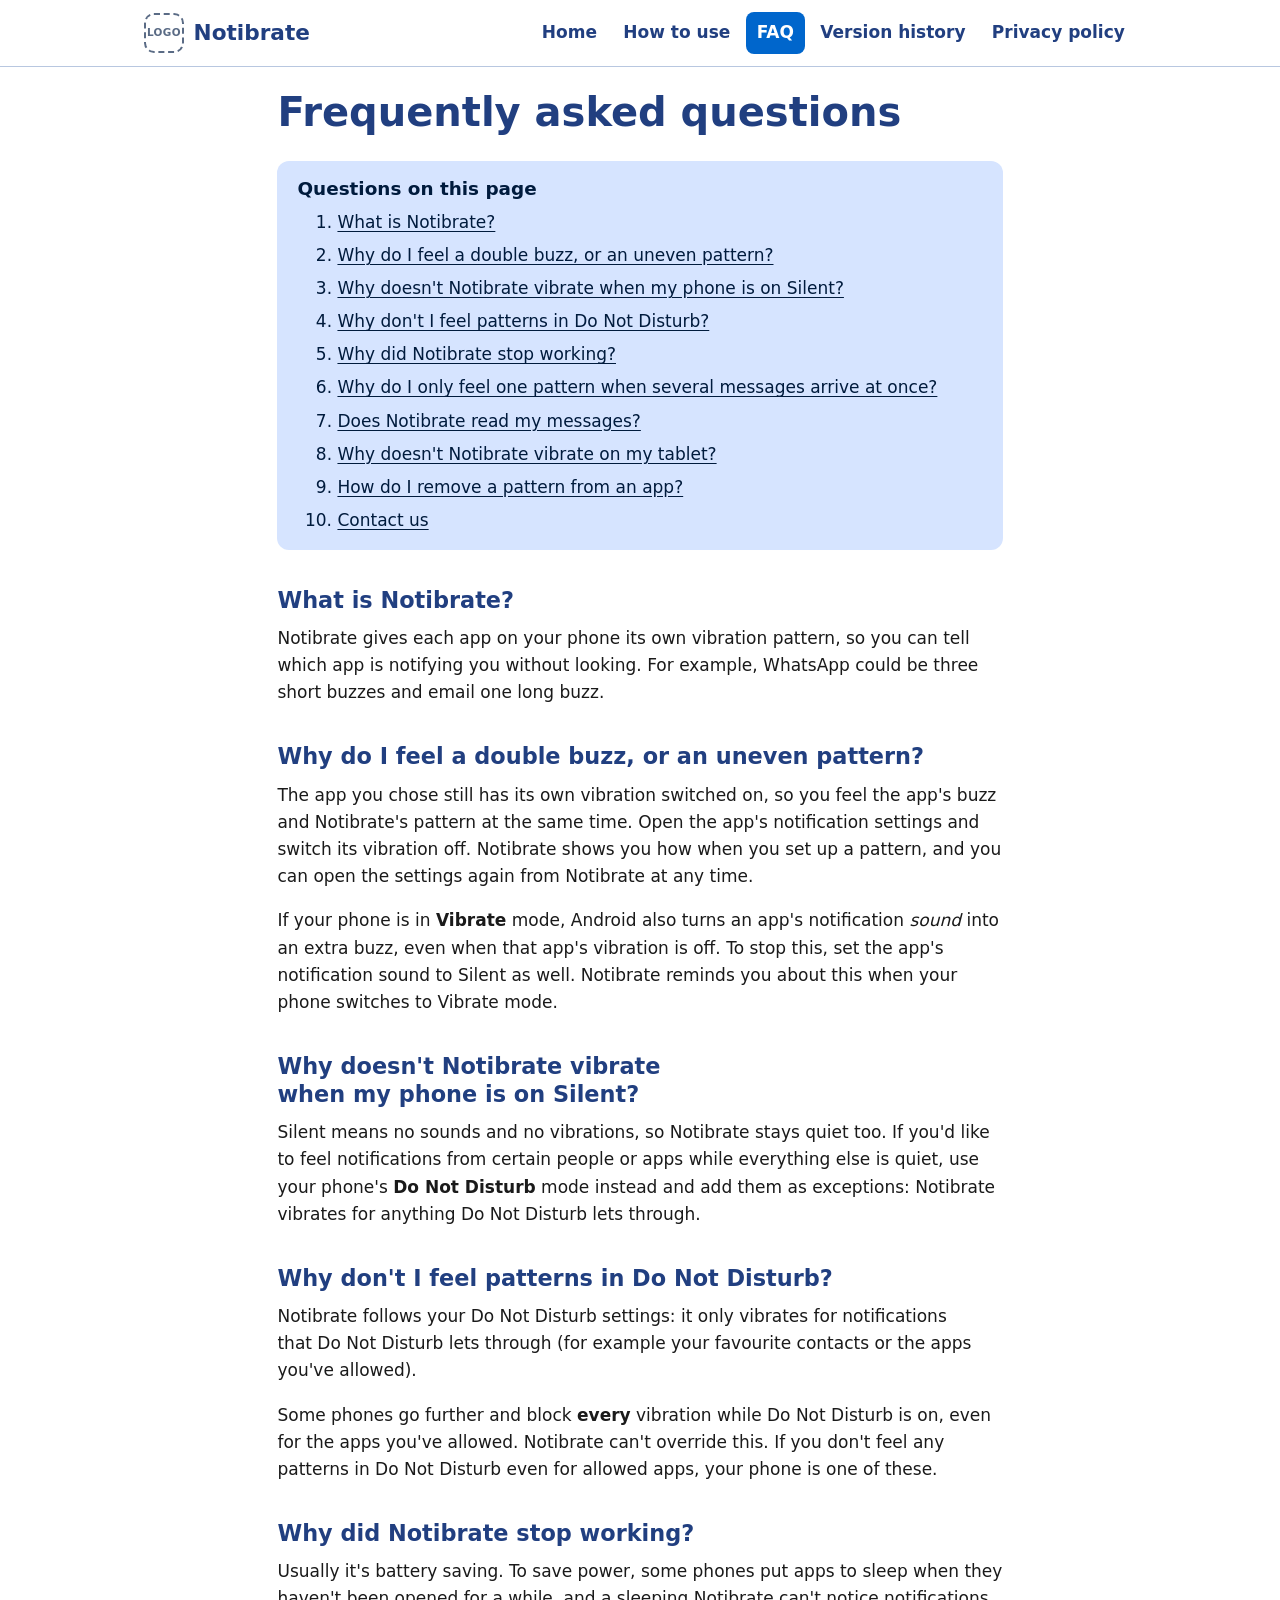
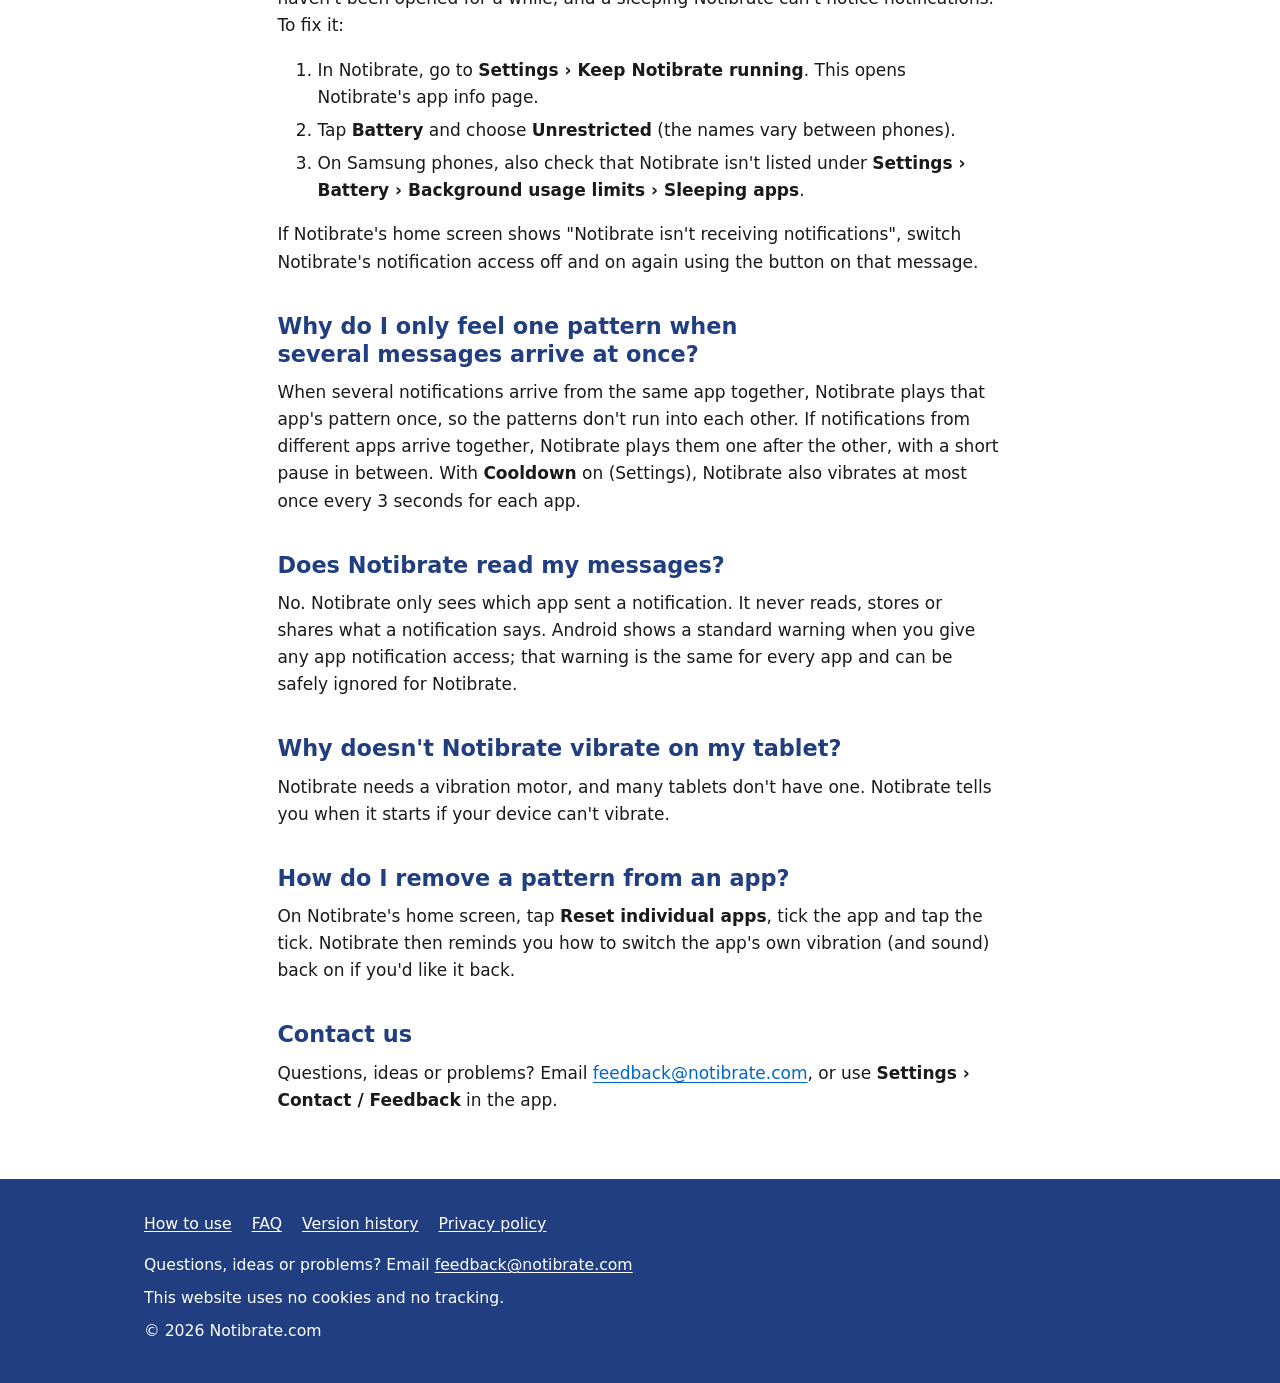
==== faq/index.html @ b8d71e30 "Apply modern web guidance: accessibility and text-scaling fixes - Opt into OS text scaling (meta tex" ====
<!doctype html>
<html lang="en-GB">
<head>
  <meta charset="utf-8">
  <meta name="viewport" content="width=device-width, initial-scale=1">
  <!-- Lets text follow the text size chosen in the phone's settings -->
  <meta name="text-scale" content="scale">
  <title>FAQ – Notibrate</title>
  <meta name="description" content="Answers to common questions about Notibrate, the Android app that gives each app its own vibration pattern.">
  <link rel="icon" href="data:,">
  <link rel="stylesheet" href="/styles.css">
</head>
<body>
  <a class="skip-link" href="#main">Skip to main content</a>

  <!-- ===== HEADER (the same on every page) ===== -->
  <header class="site-header">
    <div class="wrap">
      <a class="brand" href="/">
        <!-- LOGO PLACEHOLDER: see the note in /index.html -->
        <span class="logo-placeholder" aria-hidden="true">Logo</span>
        Notibrate
      </a>
      <nav class="site-nav" aria-label="Main">
        <ul>
          <li><a href="/">Home</a></li>
          <li><a href="/how-to/">How to use</a></li>
          <li><a href="/faq/" aria-current="page">FAQ</a></li>
          <li><a href="/versions/">Version history</a></li>
          <li><a href="/privacy/">Privacy policy</a></li>
        </ul>
      </nav>
    </div>
  </header>

  <!-- ===== PAGE CONTENT – edit the text below =====
       This page's address must stay notibrate.com/faq (the app links to it).
       To add a question: copy one <section> ... </section> block, change the
       id="..." (short, no spaces), and add a matching line to the list at the top. -->
  <main>
    <div class="wrap readable faq">
      <h1 id="main" tabindex="-1">Frequently asked questions</h1>

      <nav class="contents" aria-labelledby="contents-title">
        <h2 id="contents-title">Questions on this page</h2>
        <ol>
          <li><a href="#what-is-notibrate">What is Notibrate?</a></li>
          <li><a href="#double-buzz">Why do I feel a double buzz, or an uneven pattern?</a></li>
          <li><a href="#silent">Why doesn't Notibrate vibrate when my phone is on Silent?</a></li>
          <li><a href="#do-not-disturb">Why don't I feel patterns in Do Not Disturb?</a></li>
          <li><a href="#stopped-working">Why did Notibrate stop working?</a></li>
          <li><a href="#one-pattern">Why do I only feel one pattern when several messages arrive at once?</a></li>
          <li><a href="#read-messages">Does Notibrate read my messages?</a></li>
          <li><a href="#tablet">Why doesn't Notibrate vibrate on my tablet?</a></li>
          <li><a href="#remove-pattern">How do I remove a pattern from an app?</a></li>
          <li><a href="#contact">Contact us</a></li>
        </ol>
      </nav>

      <section>
        <h2 id="what-is-notibrate">What is Notibrate?</h2>
        <p>Notibrate gives each app on your phone its own vibration pattern, so you can tell which app
          is notifying you without looking. For example, WhatsApp could be three short buzzes and email
          one long buzz.</p>
      </section>

      <section>
        <h2 id="double-buzz">Why do I feel a double buzz, or an uneven pattern?</h2>
        <p>The app you chose still has its own vibration switched on, so you feel the app's buzz and
          Notibrate's pattern at the same time. Open the app's notification settings and switch its
          vibration off. Notibrate shows you how when you set up a pattern, and you can open the settings
          again from Notibrate at any time.</p>
        <p>If your phone is in <strong>Vibrate</strong> mode, Android also turns an app's notification
          <em>sound</em> into an extra buzz, even when that app's vibration is off. To stop this, set the
          app's notification sound to Silent as well. Notibrate reminds you about this when your phone
          switches to Vibrate mode.</p>
      </section>

      <section>
        <h2 id="silent">Why doesn't Notibrate vibrate when my phone is on Silent?</h2>
        <p>Silent means no sounds and no vibrations, so Notibrate stays quiet too. If you'd like to feel
          notifications from certain people or apps while everything else is quiet, use your phone's
          <strong>Do Not Disturb</strong> mode instead and add them as exceptions: Notibrate vibrates for
          anything Do Not Disturb lets through.</p>
      </section>

      <section>
        <h2 id="do-not-disturb">Why don't I feel patterns in Do Not Disturb?</h2>
        <p>Notibrate follows your Do Not Disturb settings: it only vibrates for notifications that Do Not
          Disturb lets through (for example your favourite contacts or the apps you've allowed).</p>
        <p>Some phones go further and block <strong>every</strong> vibration while Do Not Disturb is on,
          even for the apps you've allowed. Notibrate can't override this. If you don't feel any patterns
          in Do Not Disturb even for allowed apps, your phone is one of these.</p>
      </section>

      <section>
        <h2 id="stopped-working">Why did Notibrate stop working?</h2>
        <p>Usually it's battery saving. To save power, some phones put apps to sleep when they haven't
          been opened for a while, and a sleeping Notibrate can't notice notifications. To fix it:</p>
        <ol>
          <li>In Notibrate, go to <strong>Settings › Keep Notibrate running</strong>. This opens
            Notibrate's app info page.</li>
          <li>Tap <strong>Battery</strong> and choose <strong>Unrestricted</strong> (the names vary
            between phones).</li>
          <li>On Samsung phones, also check that Notibrate isn't listed under <strong>Settings › Battery ›
            Background usage limits › Sleeping apps</strong>.</li>
        </ol>
        <p>If Notibrate's home screen shows "Notibrate isn't receiving notifications", switch Notibrate's
          notification access off and on again using the button on that message.</p>
      </section>

      <section>
        <h2 id="one-pattern">Why do I only feel one pattern when several messages arrive at once?</h2>
        <p>When several notifications arrive from the same app together, Notibrate plays that app's
          pattern once, so the patterns don't run into each other. If notifications from different apps
          arrive together, Notibrate plays them one after the other, with a short pause in between. With
          <strong>Cooldown</strong> on (Settings), Notibrate also vibrates at most once every 3 seconds for
          each app.</p>
      </section>

      <section>
        <h2 id="read-messages">Does Notibrate read my messages?</h2>
        <p>No. Notibrate only sees which app sent a notification. It never reads, stores or shares what a
          notification says. Android shows a standard warning when you give any app notification access;
          that warning is the same for every app and can be safely ignored for Notibrate.</p>
      </section>

      <section>
        <h2 id="tablet">Why doesn't Notibrate vibrate on my tablet?</h2>
        <p>Notibrate needs a vibration motor, and many tablets don't have one. Notibrate tells you when it
          starts if your device can't vibrate.</p>
      </section>

      <section>
        <h2 id="remove-pattern">How do I remove a pattern from an app?</h2>
        <p>On Notibrate's home screen, tap <strong>Reset individual apps</strong>, tick the app and tap the
          tick. Notibrate then reminds you how to switch the app's own vibration (and sound) back on if
          you'd like it back.</p>
      </section>

      <section>
        <h2 id="contact">Contact us</h2>
        <p>Questions, ideas or problems? Email
          <a href="mailto:feedback@notibrate.com">feedback@notibrate.com</a>, or use
          <strong>Settings › Contact / Feedback</strong> in the app.</p>
      </section>
    </div>
  </main>

  <!-- ===== FOOTER (the same on every page) ===== -->
  <footer class="site-footer">
    <div class="wrap">
      <nav aria-label="Footer">
        <ul class="footer-links">
          <li><a href="/how-to/">How to use</a></li>
          <li><a href="/faq/">FAQ</a></li>
          <li><a href="/versions/">Version history</a></li>
          <li><a href="/privacy/">Privacy policy</a></li>
        </ul>
      </nav>
      <p>Questions, ideas or problems? Email <a href="mailto:feedback@notibrate.com">feedback@notibrate.com</a></p>
      <p>This website uses no cookies and no tracking.</p>
      <p>© 2026 Notibrate.com</p>
    </div>
  </footer>
</body>
</html>
---- styles.css ----
/* =====================================================================
   Notibrate website – shared styles for every page
   ---------------------------------------------------------------------
   You normally won't need to edit this file. To change a colour, change
   it once in the ":root" list just below and it updates everywhere.
   All colour pairs here meet WCAG 2.2 AA contrast (at least 4.5:1).
   No web fonts are loaded: the site uses the phone/computer's own fonts,
   so nothing is requested from Google or any other company.
   ===================================================================== */

:root {
  --blue: #0066CC;        /* main blue: buttons, links (white text on it) */
  --name-blue: #213F80;   /* dark blue: the "Notibrate" name, headings */
  --card: #D6E4FF;        /* soft blue card background */
  --card-text: #001B3D;   /* text on soft blue cards */
  --text: #1A1A1A;        /* normal body text */
  --muted: #4A4A4A;       /* quieter text (still 8:1 on white) */
  --white: #FFFFFF;
  --line: #B8C7E0;        /* thin borders */
  --placeholder: #5A6B85; /* dashed placeholder boxes (4.9:1 on white) */
  --radius: 12px;
  --max: 64rem;           /* widest the page content gets */
}

/* ---------- Basics ---------- */

*,
*::before,
*::after { box-sizing: border-box; }

html {
  /* Lets text grow with the user's own text-size setting (200% and more). */
  -webkit-text-size-adjust: 100%;
  text-size-adjust: 100%;
}

body {
  margin: 0;
  background: var(--white);
  color: var(--text);
  font-family: system-ui, -apple-system, "Segoe UI", Roboto, "Helvetica Neue", Arial, sans-serif;
  font-size: 1.0625rem;
  line-height: 1.6;
  /* Lets long words such as the email address wrap onto the next line
     instead of running off the side of a phone screen at large text sizes. */
  overflow-wrap: anywhere;
}

img { max-width: 100%; height: auto; }

h1, h2, h3 {
  color: var(--name-blue);
  line-height: 1.25;
  margin: 1.6em 0 0.5em;
}
h1 { font-size: clamp(1.75rem, 1.3rem + 2vw, 2.5rem); margin-top: 0.5em; }
h2 { font-size: 1.4rem; }
h3 { font-size: 1.15rem; }
h1, h2, h3 { text-wrap: balance; }   /* evens out headings that wrap onto two lines */
p, li { text-wrap: pretty; }         /* avoids a single word left alone on the last line */

/* The skip link jumps to each page's main heading; it needn't show a focus ring there. */
h1[tabindex="-1"]:focus { outline: none; }

p, ul, ol { margin: 0 0 1em; }
li + li { margin-top: 0.35em; }

a { color: var(--blue); text-underline-offset: 0.15em; }
a:hover { color: var(--name-blue); }

/* Clear keyboard focus ring on everything you can tab to. */
:focus-visible {
  outline: 3px solid var(--name-blue);
  outline-offset: 3px;
  border-radius: 4px;
}

/* ---------- "Skip to main content" link (for keyboard users) ---------- */

.skip-link {
  position: absolute;
  left: 1rem;
  top: -10rem;
  background: var(--blue);
  color: var(--white);
  padding: 0.6rem 1rem;
  border-radius: 6px;
  z-index: 10;
}
.skip-link:focus { top: 1rem; color: var(--white); }

/* ---------- Page width ---------- */

.wrap {
  max-width: var(--max);
  margin: 0 auto;
  padding: 0 1rem;
}

/* ---------- Header and menu ---------- */

.site-header {
  border-bottom: 1px solid var(--line);
  background: var(--white);
}
.site-header .wrap {
  display: flex;
  flex-wrap: wrap;
  align-items: center;
  justify-content: space-between;
  gap: 0.5rem 1.5rem;
  padding-top: 0.75rem;
  padding-bottom: 0.75rem;
}

.brand {
  display: inline-flex;
  align-items: center;
  gap: 0.6rem;
  color: var(--name-blue);
  font-weight: 700;
  font-size: 1.35rem;
  text-decoration: none;
}
.brand:hover { color: var(--name-blue); }

/* LOGO PLACEHOLDER – remove this block's use once the real logo is ready */
.logo-placeholder {
  display: inline-grid;
  place-items: center;
  width: 2.5rem;
  height: 2.5rem;
  border: 2px dashed var(--placeholder);
  border-radius: 10px;
  color: var(--placeholder);
  font-size: 0.65rem;
  font-weight: 600;
  text-transform: uppercase;
  letter-spacing: 0.04em;
}
.logo { width: 2.5rem; height: 2.5rem; }

.site-nav ul {
  display: flex;
  flex-wrap: wrap;
  gap: 0.25rem 0.25rem;
  list-style: none;
  margin: 0;
  padding: 0;
}
.site-nav li + li { margin-top: 0; }
.site-nav a {
  display: block;
  padding: 0.45rem 0.7rem;
  border-radius: 8px;
  color: var(--name-blue);
  text-decoration: none;
  font-weight: 600;
}
.site-nav a:hover { background: var(--card); color: var(--card-text); }
.site-nav a[aria-current="page"] {
  background: var(--blue);
  color: var(--white);
}

/* ---------- Main content ---------- */

main { padding-bottom: 3rem; }

.intro {
  font-size: 1.15rem;
  color: var(--muted);
  max-width: 42rem;
}

.readable { max-width: 70ch; } /* keeps lines under about 80 letters, comfortable to read */

/* ---------- Home page top section ---------- */

.hero {
  display: grid;
  gap: 2rem;
  align-items: center;
  padding: 2rem 0 1rem;
}
@media (min-width: 48rem) {
  .hero { grid-template-columns: 1.3fr 1fr; }
}
.hero > * { min-width: 0; }  /* lets both columns shrink on narrow screens */
.hero h1 { margin-top: 0; }

/* ---------- Buttons ---------- */

.button {
  display: inline-block;
  background: var(--blue);
  color: var(--white);
  padding: 0.75rem 1.25rem;
  border: 2px solid transparent; /* becomes visible in Windows High Contrast mode */
  border-radius: 10px;
  font-weight: 600;
  text-decoration: none;
}
.button:hover { background: var(--name-blue); color: var(--white); }

.actions {
  display: flex;
  flex-wrap: wrap;
  align-items: center;
  gap: 1rem;
  margin-top: 1.5rem;
}

/* GOOGLE PLAY BADGE PLACEHOLDER */
.badge-placeholder {
  display: inline-grid;
  place-items: center;
  min-width: min(10rem, 100%); /* never wider than a small phone screen */
  min-height: 3.25rem;
  padding: 0.5rem 1rem;
  border: 2px dashed var(--placeholder);
  border-radius: 10px;
  color: var(--placeholder);
  font-size: 0.9rem;
  font-weight: 600;
  text-align: center;
}
.play-badge { height: 3.5rem; width: auto; }

/* ---------- Screenshots ---------- */

.screenshot {
  margin: 0 auto;
  max-width: 17rem;
  width: 100%;
}
.screenshot img {
  display: block;
  width: 100%;
  border-radius: 18px;
  border: 1px solid var(--line);
}
.screenshot figcaption {
  margin-top: 0.5rem;
  font-size: 0.95rem;
  color: var(--muted);
  text-align: center;
}

/* SCREENSHOT PLACEHOLDER – a phone-shaped dashed box */
.shot-placeholder {
  display: grid;
  place-items: center;
  aspect-ratio: 9 / 19;
  width: 100%;
  border: 2px dashed var(--placeholder);
  border-radius: 18px;
  color: var(--placeholder);
  font-weight: 600;
  text-align: center;
  padding: 1rem;
}

/* ---------- Soft blue cards ---------- */

.cards {
  display: grid;
  gap: 1rem;
  grid-template-columns: repeat(auto-fit, minmax(min(100%, 16rem), 1fr));
  margin: 1.5rem 0;
  padding: 0;
  list-style: none;
}
.cards li + li { margin-top: 0; }
.card {
  background: var(--card);
  color: var(--card-text);
  border-radius: var(--radius);
  padding: 1.25rem 1.25rem 0.5rem;
}
.card h2,
.card h3 { color: var(--card-text); margin-top: 0; }
.card a { color: var(--card-text); }

/* ---------- How-to steps ---------- */

.steps {
  list-style: none;
  padding: 0;
  margin: 2rem 0;
  counter-reset: step;
}
.steps > li {
  counter-increment: step;
  display: grid;
  gap: 1.5rem;
  align-items: start;
  padding: 1.5rem 0;
  border-top: 1px solid var(--line);
}
.steps > li + li { margin-top: 0; }
@media (min-width: 48rem) {
  .steps > li { grid-template-columns: 1.4fr 1fr; }
}
.steps h2 { margin-top: 0; }
.steps h2::before {
  content: counter(step);
  display: inline-grid;
  place-items: center;
  min-width: 2em;   /* "min" and "em" so the circle grows with larger text */
  min-height: 2em;
  margin-right: 0.6rem;
  border-radius: 50%;
  background: var(--blue);
  color: var(--white);
  font-size: 1rem;
  vertical-align: 0.1em;
}

/* ---------- FAQ ---------- */

.contents {
  background: var(--card);
  color: var(--card-text);
  border-radius: var(--radius);
  padding: 1rem 1.25rem;
  margin: 1.5rem 0 2rem;
}
.contents h2 { color: var(--card-text); margin-top: 0; font-size: 1.15rem; }
.contents a { color: var(--card-text); }
.contents ol { margin-bottom: 0; }

.faq h2 { scroll-margin-top: 1rem; }

/* ---------- Version history ---------- */

.version {
  border-left: 4px solid var(--blue);
  padding: 0.25rem 0 0.25rem 1.25rem;
  margin: 1.75rem 0;
}
.version h2 { margin-top: 0; }
.version .date { color: var(--muted); margin-top: -0.25rem; }

/* ---------- Footer ---------- */

.site-footer {
  background: var(--name-blue);
  color: var(--white);
  padding: 2rem 0;
  font-size: 0.98rem;
}
.site-footer a { color: var(--white); }
.site-footer a:hover { color: var(--card); }
.site-footer :focus-visible { outline-color: var(--white); }
.site-footer p { margin: 0 0 0.5rem; }
.footer-links {
  display: flex;
  flex-wrap: wrap;
  gap: 0.25rem 1.25rem;
  list-style: none;
  padding: 0;
  margin: 0 0 1rem;
}
.footer-links li + li { margin-top: 0; }

/* ---------- Windows High Contrast mode ----------
   In this mode Windows replaces all the colours above with the user's own.
   Background colours disappear, so the current page in the menu and the
   soft blue cards get an outline instead. */

@media (forced-colors: active) {
  .site-nav a[aria-current="page"] { outline: 2px solid CanvasText; }
  .card,
  .contents { border: 1px solid CanvasText; }
  .steps h2::before { border: 1px solid CanvasText; }
}

/* ---------- Respect "reduce motion" settings ---------- */

@media (prefers-reduced-motion: no-preference) {
  html { scroll-behavior: smooth; }
}
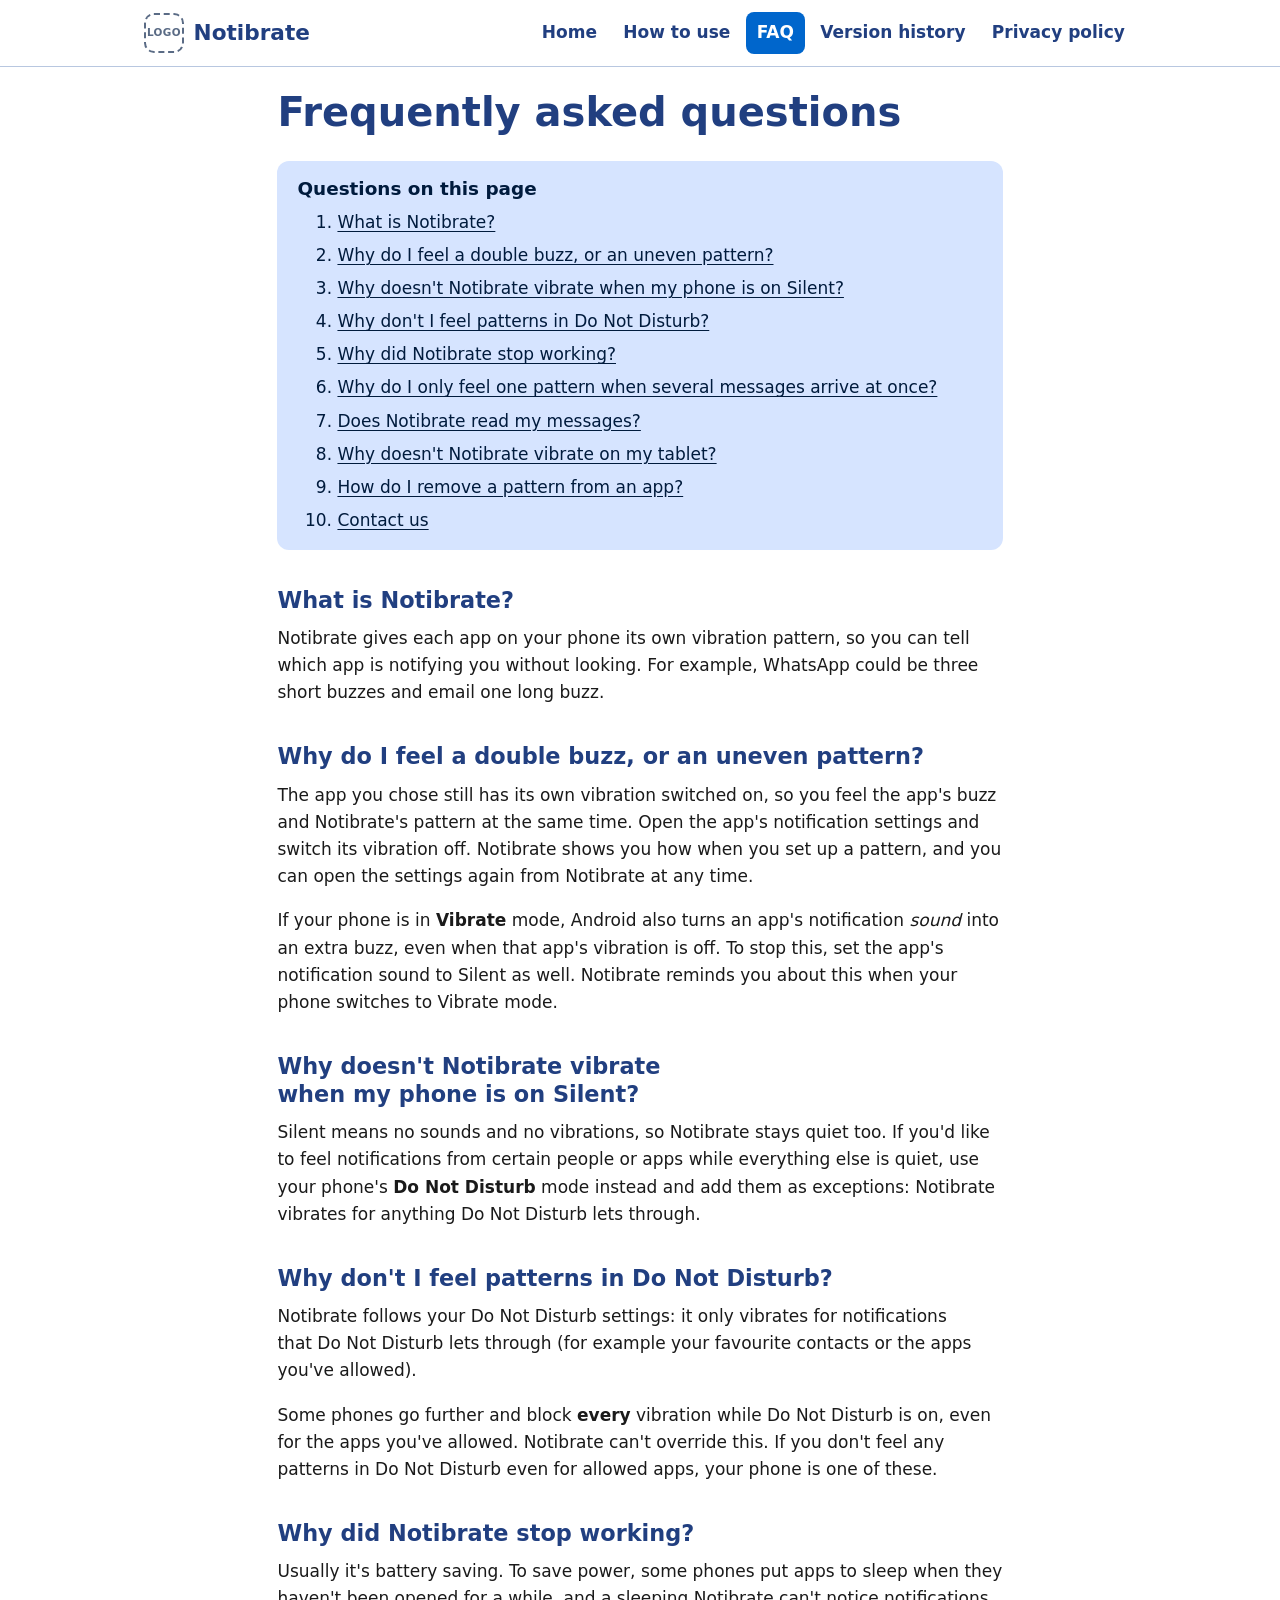
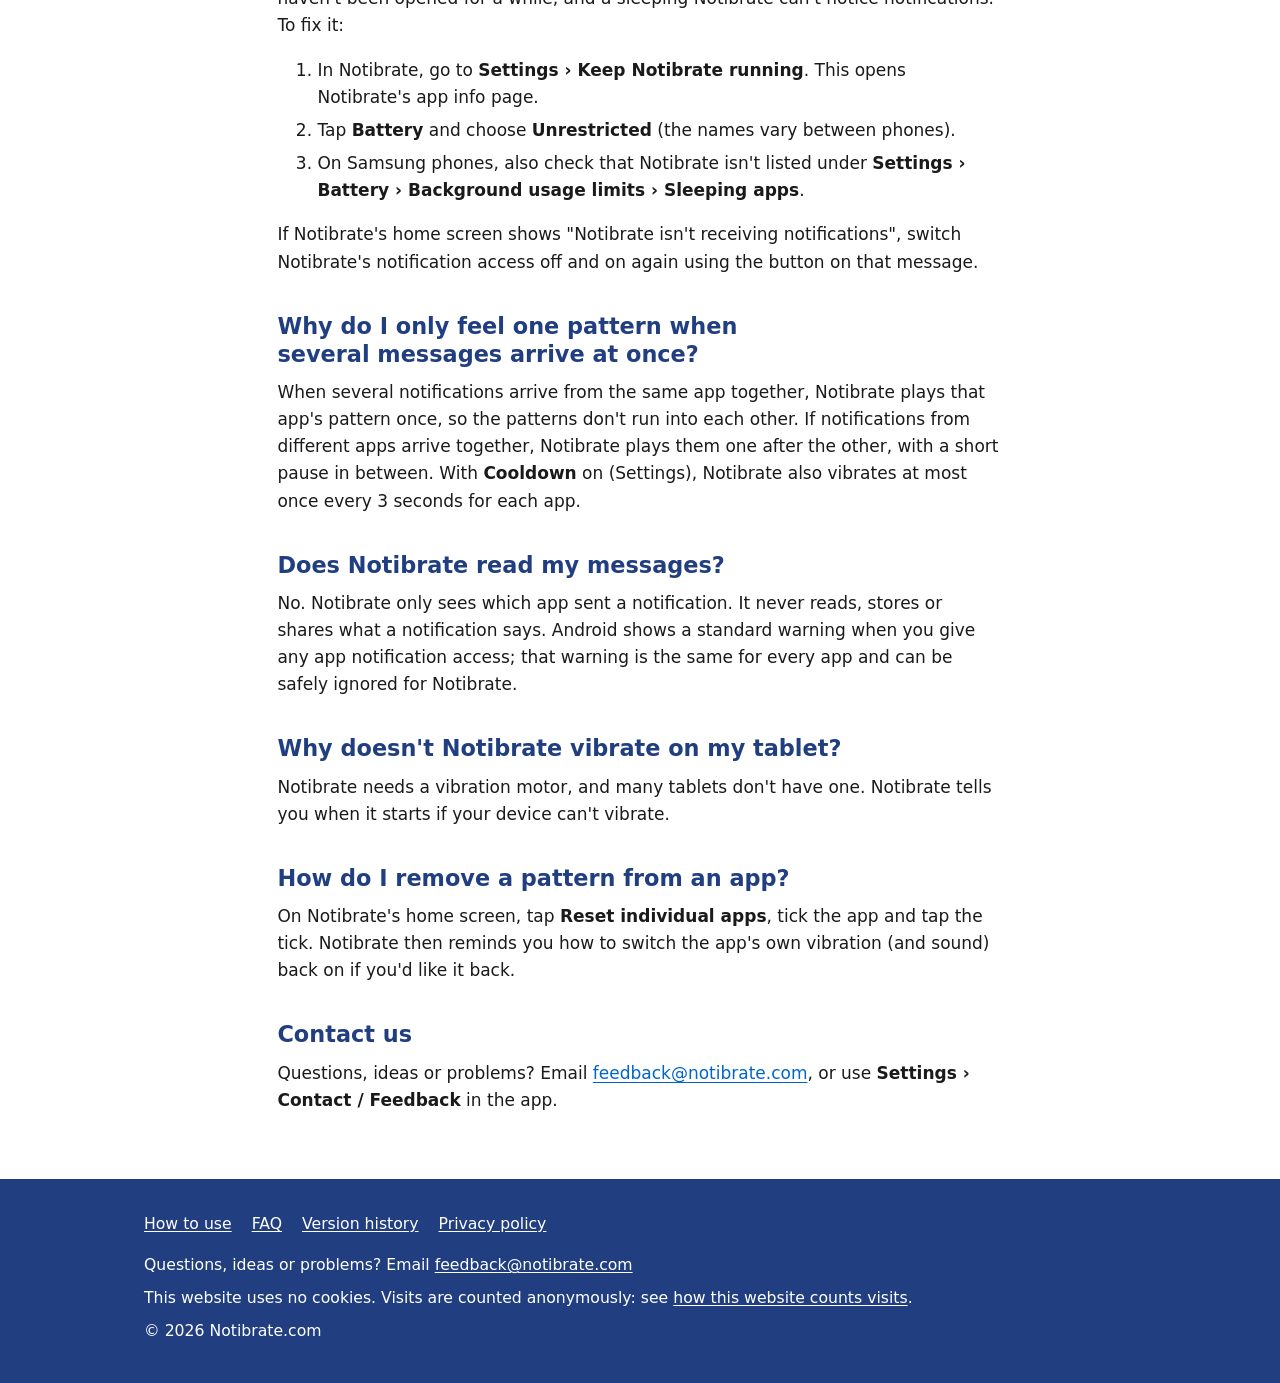
==== commit b359defd: "Add cookie-free visit counting with GoatCounter - GoatCounter count.js on every page (code: notibrat" ====
--- a/faq/index.html
+++ b/faq/index.html
@@ -5,10 +5,16 @@
   <meta name="viewport" content="width=device-width, initial-scale=1">
   <!-- Lets text follow the text size chosen in the phone's settings -->
   <meta name="text-scale" content="scale">
+  <!-- The site follows the visitor's light or dark setting -->
+  <meta name="color-scheme" content="light dark">
   <title>FAQ – Notibrate</title>
   <meta name="description" content="Answers to common questions about Notibrate, the Android app that gives each app its own vibration pattern.">
   <link rel="icon" href="data:,">
   <link rel="stylesheet" href="/styles.css">
+  <!-- VISIT COUNTER (GoatCounter): counts visits anonymously, with no cookies.
+       "notibrate" is the code chosen when signing up at goatcounter.com.
+       To turn the counter off, delete this <script> line on every page. -->
+  <script data-goatcounter="https://notibrate.goatcounter.com/count" async src="https://gc.zgo.at/count.js"></script>
 </head>
 <body>
   <a class="skip-link" href="#main">Skip to main content</a>
@@ -159,7 +165,7 @@
         </ul>
       </nav>
       <p>Questions, ideas or problems? Email <a href="mailto:feedback@notibrate.com">feedback@notibrate.com</a></p>
-      <p>This website uses no cookies and no tracking.</p>
+      <p>This website uses no cookies. Visits are counted anonymously: see <a href="/privacy/#this-website">how this website counts visits</a>.</p>
       <p>© 2026 Notibrate.com</p>
     </div>
   </footer>
--- a/styles.css
+++ b/styles.css
@@ -4,22 +4,60 @@
    You normally won't need to edit this file. To change a colour, change
    it once in the ":root" list just below and it updates everywhere.
    All colour pairs here meet WCAG 2.2 AA contrast (at least 4.5:1).
+   Light and dark: the site follows the visitor's own browser/phone setting.
+   Dark colours are in the second list ("prefers-color-scheme: dark").
    No web fonts are loaded: the site uses the phone/computer's own fonts,
    so nothing is requested from Google or any other company.
    ===================================================================== */
 
 :root {
-  --blue: #0066CC;        /* main blue: buttons, links (white text on it) */
-  --name-blue: #213F80;   /* dark blue: the "Notibrate" name, headings */
+  /* Tells the browser the site has both looks, so scrollbars etc. match too */
+  color-scheme: light dark;
+
+  /* ----- LIGHT colours (the default) ----- */
+  --bg: #FFFFFF;          /* page background */
+  --text: #1A1A1A;        /* normal body text */
+  --muted: #4A4A4A;       /* quieter text */
+  --heading: #213F80;     /* dark name blue: "Notibrate" name, headings, menu */
+  --link: #0066CC;        /* links in text */
+  --link-hover: #213F80;
+  --blue: #0066CC;        /* main blue: buttons, current menu item, step numbers */
+  --blue-hover: #213F80;
+  --on-blue: #FFFFFF;     /* text on the main blue */
   --card: #D6E4FF;        /* soft blue card background */
   --card-text: #001B3D;   /* text on soft blue cards */
-  --text: #1A1A1A;        /* normal body text */
-  --muted: #4A4A4A;       /* quieter text (still 8:1 on white) */
-  --white: #FFFFFF;
   --line: #B8C7E0;        /* thin borders */
-  --placeholder: #5A6B85; /* dashed placeholder boxes (4.9:1 on white) */
+  --placeholder: #5A6B85; /* dashed placeholder boxes */
+  --footer-bg: #213F80;
+  --footer-text: #FFFFFF;
+  --footer-hover: #D6E4FF;
+  --focus: #213F80;       /* keyboard focus ring */
+
   --radius: 12px;
   --max: 64rem;           /* widest the page content gets */
+}
+
+/* ----- DARK colours: used when the visitor's browser or phone is set to dark ----- */
+@media (prefers-color-scheme: dark) {
+  :root {
+    --bg: #0F1A2E;
+    --text: #E8EDF5;
+    --muted: #B8C2D3;
+    --heading: #A9C7FF;
+    --link: #8AB4F8;
+    --link-hover: #A9C7FF;
+    --blue: #0066CC;      /* same main blue, still with white text */
+    --blue-hover: #004C99;
+    --on-blue: #FFFFFF;
+    --card: #1C2C4A;
+    --card-text: #D6E4FF;
+    --line: #34476B;
+    --placeholder: #9AAAC4;
+    --footer-bg: #08101F;
+    --footer-text: #FFFFFF;
+    --footer-hover: #A9C7FF;
+    --focus: #A9C7FF;
+  }
 }
 
 /* ---------- Basics ---------- */
@@ -36,7 +74,7 @@
 
 body {
   margin: 0;
-  background: var(--white);
+  background: var(--bg);
   color: var(--text);
   font-family: system-ui, -apple-system, "Segoe UI", Roboto, "Helvetica Neue", Arial, sans-serif;
   font-size: 1.0625rem;
@@ -49,7 +87,7 @@
 img { max-width: 100%; height: auto; }
 
 h1, h2, h3 {
-  color: var(--name-blue);
+  color: var(--heading);
   line-height: 1.25;
   margin: 1.6em 0 0.5em;
 }
@@ -65,12 +103,12 @@
 p, ul, ol { margin: 0 0 1em; }
 li + li { margin-top: 0.35em; }
 
-a { color: var(--blue); text-underline-offset: 0.15em; }
-a:hover { color: var(--name-blue); }
+a { color: var(--link); text-underline-offset: 0.15em; }
+a:hover { color: var(--link-hover); }
 
 /* Clear keyboard focus ring on everything you can tab to. */
 :focus-visible {
-  outline: 3px solid var(--name-blue);
+  outline: 3px solid var(--focus);
   outline-offset: 3px;
   border-radius: 4px;
 }
@@ -82,12 +120,12 @@
   left: 1rem;
   top: -10rem;
   background: var(--blue);
-  color: var(--white);
+  color: var(--on-blue);
   padding: 0.6rem 1rem;
   border-radius: 6px;
   z-index: 10;
 }
-.skip-link:focus { top: 1rem; color: var(--white); }
+.skip-link:focus { top: 1rem; color: var(--on-blue); }
 
 /* ---------- Page width ---------- */
 
@@ -101,7 +139,7 @@
 
 .site-header {
   border-bottom: 1px solid var(--line);
-  background: var(--white);
+  background: var(--bg);
 }
 .site-header .wrap {
   display: flex;
@@ -117,12 +155,12 @@
   display: inline-flex;
   align-items: center;
   gap: 0.6rem;
-  color: var(--name-blue);
+  color: var(--heading);
   font-weight: 700;
   font-size: 1.35rem;
   text-decoration: none;
 }
-.brand:hover { color: var(--name-blue); }
+.brand:hover { color: var(--heading); }
 
 /* LOGO PLACEHOLDER – remove this block's use once the real logo is ready */
 .logo-placeholder {
@@ -153,14 +191,14 @@
   display: block;
   padding: 0.45rem 0.7rem;
   border-radius: 8px;
-  color: var(--name-blue);
+  color: var(--heading);
   text-decoration: none;
   font-weight: 600;
 }
 .site-nav a:hover { background: var(--card); color: var(--card-text); }
 .site-nav a[aria-current="page"] {
   background: var(--blue);
-  color: var(--white);
+  color: var(--on-blue);
 }
 
 /* ---------- Main content ---------- */
@@ -194,14 +232,14 @@
 .button {
   display: inline-block;
   background: var(--blue);
-  color: var(--white);
+  color: var(--on-blue);
   padding: 0.75rem 1.25rem;
   border: 2px solid transparent; /* becomes visible in Windows High Contrast mode */
   border-radius: 10px;
   font-weight: 600;
   text-decoration: none;
 }
-.button:hover { background: var(--name-blue); color: var(--white); }
+.button:hover { background: var(--blue-hover); color: var(--on-blue); }
 
 .actions {
   display: flex;
@@ -312,7 +350,7 @@
   margin-right: 0.6rem;
   border-radius: 50%;
   background: var(--blue);
-  color: var(--white);
+  color: var(--on-blue);
   font-size: 1rem;
   vertical-align: 0.1em;
 }
@@ -345,14 +383,14 @@
 /* ---------- Footer ---------- */
 
 .site-footer {
-  background: var(--name-blue);
-  color: var(--white);
+  background: var(--footer-bg);
+  color: var(--footer-text);
   padding: 2rem 0;
   font-size: 0.98rem;
 }
-.site-footer a { color: var(--white); }
-.site-footer a:hover { color: var(--card); }
-.site-footer :focus-visible { outline-color: var(--white); }
+.site-footer a { color: var(--footer-text); }
+.site-footer a:hover { color: var(--footer-hover); }
+.site-footer :focus-visible { outline-color: var(--footer-text); }
 .site-footer p { margin: 0 0 0.5rem; }
 .footer-links {
   display: flex;
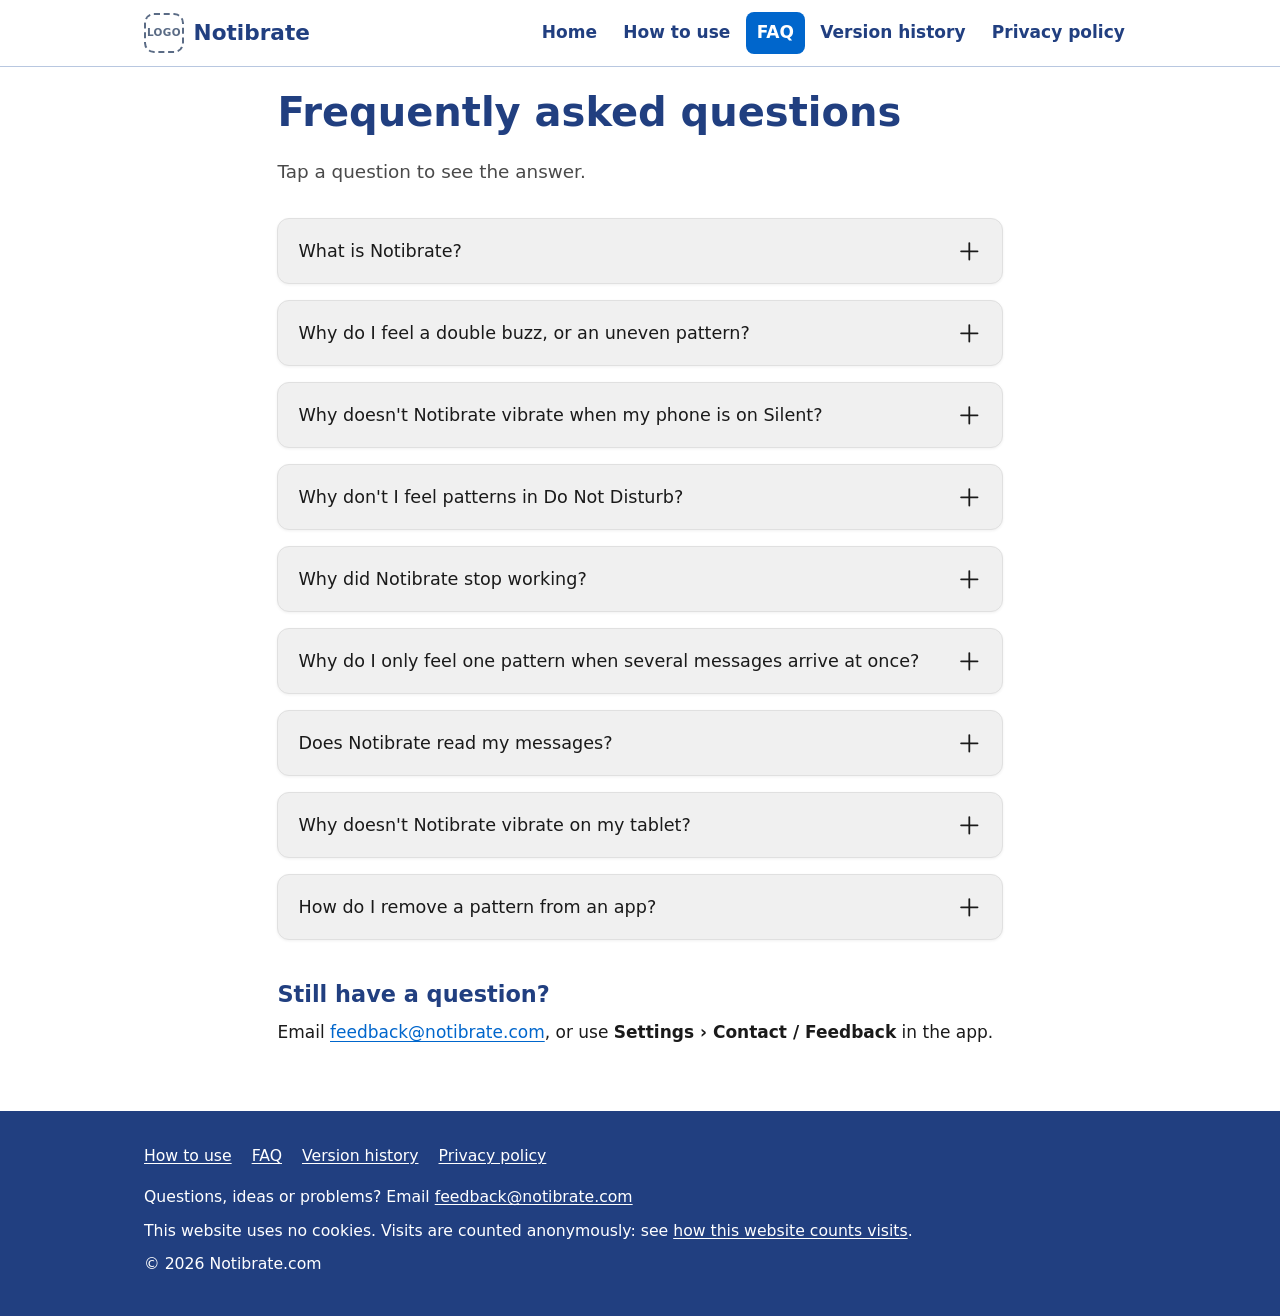
==== commit ee011075: "new style FAQ page new style of FAQ, using collapsible sections." ====
--- a/faq/index.html
+++ b/faq/index.html
@@ -41,117 +41,125 @@
 
   <!-- ===== PAGE CONTENT – edit the text below =====
        This page's address must stay notibrate.com/faq (the app links to it).
-       To add a question: copy one <section> ... </section> block, change the
-       id="..." (short, no spaces), and add a matching line to the list at the top. -->
+
+       Each question is one <details> ... </details> block:
+         - the question goes between <span> and </span>
+         - the answer goes in the <p> ... </p> paragraphs after </summary>
+       To add a question: copy a whole block (from <details to </details>), paste it where
+       you want it, change the id="..." (short, no spaces) and the text.
+       Leave the <svg ...> line alone: it draws the + / - sign. -->
   <main>
     <div class="wrap readable faq">
       <h1 id="main" tabindex="-1">Frequently asked questions</h1>
+      <p class="intro">Tap a question to see the answer.</p>
 
-      <nav class="contents" aria-labelledby="contents-title">
-        <h2 id="contents-title">Questions on this page</h2>
-        <ol>
-          <li><a href="#what-is-notibrate">What is Notibrate?</a></li>
-          <li><a href="#double-buzz">Why do I feel a double buzz, or an uneven pattern?</a></li>
-          <li><a href="#silent">Why doesn't Notibrate vibrate when my phone is on Silent?</a></li>
-          <li><a href="#do-not-disturb">Why don't I feel patterns in Do Not Disturb?</a></li>
-          <li><a href="#stopped-working">Why did Notibrate stop working?</a></li>
-          <li><a href="#one-pattern">Why do I only feel one pattern when several messages arrive at once?</a></li>
-          <li><a href="#read-messages">Does Notibrate read my messages?</a></li>
-          <li><a href="#tablet">Why doesn't Notibrate vibrate on my tablet?</a></li>
-          <li><a href="#remove-pattern">How do I remove a pattern from an app?</a></li>
-          <li><a href="#contact">Contact us</a></li>
-        </ol>
-      </nav>
+      <div class="faq-list">
+        <details class="faq-item" id="what-is-notibrate">
+          <summary><span>What is Notibrate?</span>
+            <svg class="faq-icon" viewBox="0 0 24 24" aria-hidden="true"><line x1="4" y1="12" x2="20" y2="12"/><line class="faq-icon-v" x1="12" y1="4" x2="12" y2="20"/></svg></summary>
+          <p>Notibrate gives each app on your phone its own vibration pattern, so you can tell which app
+            is notifying you without looking. For example, WhatsApp could be three short buzzes and email
+            one long buzz.</p>
+        </details>
 
-      <section>
-        <h2 id="what-is-notibrate">What is Notibrate?</h2>
-        <p>Notibrate gives each app on your phone its own vibration pattern, so you can tell which app
-          is notifying you without looking. For example, WhatsApp could be three short buzzes and email
-          one long buzz.</p>
-      </section>
+        <details class="faq-item" id="double-buzz">
+          <summary><span>Why do I feel a double buzz, or an uneven pattern?</span>
+            <svg class="faq-icon" viewBox="0 0 24 24" aria-hidden="true"><line x1="4" y1="12" x2="20" y2="12"/><line class="faq-icon-v" x1="12" y1="4" x2="12" y2="20"/></svg></summary>
+          <p>The app you chose still has its own vibration switched on, so you feel the app's buzz and
+            Notibrate's pattern at the same time. Open the app's notification settings and switch its
+            vibration off. Notibrate shows you how when you set up a pattern, and you can open the settings
+            again from Notibrate at any time.</p>
+          <p>If your phone is in <strong>Vibrate</strong> mode, Android also turns an app's notification
+            <em>sound</em> into an extra buzz, even when that app's vibration is off. To stop this, set the
+            app's notification sound to Silent as well. Notibrate reminds you about this when your phone
+            switches to Vibrate mode.</p>
+        </details>
 
-      <section>
-        <h2 id="double-buzz">Why do I feel a double buzz, or an uneven pattern?</h2>
-        <p>The app you chose still has its own vibration switched on, so you feel the app's buzz and
-          Notibrate's pattern at the same time. Open the app's notification settings and switch its
-          vibration off. Notibrate shows you how when you set up a pattern, and you can open the settings
-          again from Notibrate at any time.</p>
-        <p>If your phone is in <strong>Vibrate</strong> mode, Android also turns an app's notification
-          <em>sound</em> into an extra buzz, even when that app's vibration is off. To stop this, set the
-          app's notification sound to Silent as well. Notibrate reminds you about this when your phone
-          switches to Vibrate mode.</p>
-      </section>
+        <details class="faq-item" id="silent">
+          <summary><span>Why doesn't Notibrate vibrate when my phone is on Silent?</span>
+            <svg class="faq-icon" viewBox="0 0 24 24" aria-hidden="true"><line x1="4" y1="12" x2="20" y2="12"/><line class="faq-icon-v" x1="12" y1="4" x2="12" y2="20"/></svg></summary>
+          <p>Silent means no sounds and no vibrations, so Notibrate stays quiet too. If you'd like to feel
+            notifications from certain people or apps while everything else is quiet, use your phone's
+            <strong>Do Not Disturb</strong> mode instead and add them as exceptions: Notibrate vibrates for
+            anything Do Not Disturb lets through.</p>
+        </details>
 
-      <section>
-        <h2 id="silent">Why doesn't Notibrate vibrate when my phone is on Silent?</h2>
-        <p>Silent means no sounds and no vibrations, so Notibrate stays quiet too. If you'd like to feel
-          notifications from certain people or apps while everything else is quiet, use your phone's
-          <strong>Do Not Disturb</strong> mode instead and add them as exceptions: Notibrate vibrates for
-          anything Do Not Disturb lets through.</p>
-      </section>
+        <details class="faq-item" id="do-not-disturb">
+          <summary><span>Why don't I feel patterns in Do Not Disturb?</span>
+            <svg class="faq-icon" viewBox="0 0 24 24" aria-hidden="true"><line x1="4" y1="12" x2="20" y2="12"/><line class="faq-icon-v" x1="12" y1="4" x2="12" y2="20"/></svg></summary>
+          <p>Notibrate follows your Do Not Disturb settings: it only vibrates for notifications that Do Not
+            Disturb lets through (for example your favourite contacts or the apps you've allowed).</p>
+          <p>Some phones go further and block <strong>every</strong> vibration while Do Not Disturb is on,
+            even for the apps you've allowed. Notibrate can't override this. If you don't feel any patterns
+            in Do Not Disturb even for allowed apps, your phone is one of these.</p>
+        </details>
 
-      <section>
-        <h2 id="do-not-disturb">Why don't I feel patterns in Do Not Disturb?</h2>
-        <p>Notibrate follows your Do Not Disturb settings: it only vibrates for notifications that Do Not
-          Disturb lets through (for example your favourite contacts or the apps you've allowed).</p>
-        <p>Some phones go further and block <strong>every</strong> vibration while Do Not Disturb is on,
-          even for the apps you've allowed. Notibrate can't override this. If you don't feel any patterns
-          in Do Not Disturb even for allowed apps, your phone is one of these.</p>
-      </section>
+        <details class="faq-item" id="stopped-working">
+          <summary><span>Why did Notibrate stop working?</span>
+            <svg class="faq-icon" viewBox="0 0 24 24" aria-hidden="true"><line x1="4" y1="12" x2="20" y2="12"/><line class="faq-icon-v" x1="12" y1="4" x2="12" y2="20"/></svg></summary>
+          <p>Usually it's battery saving. To save power, some phones put apps to sleep when they haven't
+            been opened for a while, and a sleeping Notibrate can't notice notifications. To fix it:</p>
+          <ol>
+            <li>In Notibrate, go to <strong>Settings › Keep Notibrate running</strong>. This opens
+              Notibrate's app info page.</li>
+            <li>Tap <strong>Battery</strong> and choose <strong>Unrestricted</strong> (the names vary
+              between phones).</li>
+            <li>On Samsung phones, also check that Notibrate isn't listed under <strong>Settings › Battery ›
+              Background usage limits › Sleeping apps</strong>.</li>
+          </ol>
+          <p>If Notibrate's home screen shows "Notibrate isn't receiving notifications", switch Notibrate's
+            notification access off and on again using the button on that message.</p>
+        </details>
 
-      <section>
-        <h2 id="stopped-working">Why did Notibrate stop working?</h2>
-        <p>Usually it's battery saving. To save power, some phones put apps to sleep when they haven't
-          been opened for a while, and a sleeping Notibrate can't notice notifications. To fix it:</p>
-        <ol>
-          <li>In Notibrate, go to <strong>Settings › Keep Notibrate running</strong>. This opens
-            Notibrate's app info page.</li>
-          <li>Tap <strong>Battery</strong> and choose <strong>Unrestricted</strong> (the names vary
-            between phones).</li>
-          <li>On Samsung phones, also check that Notibrate isn't listed under <strong>Settings › Battery ›
-            Background usage limits › Sleeping apps</strong>.</li>
-        </ol>
-        <p>If Notibrate's home screen shows "Notibrate isn't receiving notifications", switch Notibrate's
-          notification access off and on again using the button on that message.</p>
-      </section>
+        <details class="faq-item" id="one-pattern">
+          <summary><span>Why do I only feel one pattern when several messages arrive at once?</span>
+            <svg class="faq-icon" viewBox="0 0 24 24" aria-hidden="true"><line x1="4" y1="12" x2="20" y2="12"/><line class="faq-icon-v" x1="12" y1="4" x2="12" y2="20"/></svg></summary>
+          <p>When several notifications arrive from the same app together, Notibrate plays that app's
+            pattern once, so the patterns don't run into each other. If notifications from different apps
+            arrive together, Notibrate plays them one after the other, with a short pause in between. With
+            <strong>Cooldown</strong> on (Settings), Notibrate also vibrates at most once every 3 seconds for
+            each app.</p>
+        </details>
 
-      <section>
-        <h2 id="one-pattern">Why do I only feel one pattern when several messages arrive at once?</h2>
-        <p>When several notifications arrive from the same app together, Notibrate plays that app's
-          pattern once, so the patterns don't run into each other. If notifications from different apps
-          arrive together, Notibrate plays them one after the other, with a short pause in between. With
-          <strong>Cooldown</strong> on (Settings), Notibrate also vibrates at most once every 3 seconds for
-          each app.</p>
-      </section>
+        <details class="faq-item" id="read-messages">
+          <summary><span>Does Notibrate read my messages?</span>
+            <svg class="faq-icon" viewBox="0 0 24 24" aria-hidden="true"><line x1="4" y1="12" x2="20" y2="12"/><line class="faq-icon-v" x1="12" y1="4" x2="12" y2="20"/></svg></summary>
+          <p>No. Notibrate only sees which app sent a notification. It never reads, stores or shares what a
+            notification says. Android shows a standard warning when you give any app notification access;
+            that warning is the same for every app and can be safely ignored for Notibrate.</p>
+        </details>
 
-      <section>
-        <h2 id="read-messages">Does Notibrate read my messages?</h2>
-        <p>No. Notibrate only sees which app sent a notification. It never reads, stores or shares what a
-          notification says. Android shows a standard warning when you give any app notification access;
-          that warning is the same for every app and can be safely ignored for Notibrate.</p>
-      </section>
+        <details class="faq-item" id="tablet">
+          <summary><span>Why doesn't Notibrate vibrate on my tablet?</span>
+            <svg class="faq-icon" viewBox="0 0 24 24" aria-hidden="true"><line x1="4" y1="12" x2="20" y2="12"/><line class="faq-icon-v" x1="12" y1="4" x2="12" y2="20"/></svg></summary>
+          <p>Notibrate needs a vibration motor, and many tablets don't have one. Notibrate tells you when it
+            starts if your device can't vibrate.</p>
+        </details>
 
-      <section>
-        <h2 id="tablet">Why doesn't Notibrate vibrate on my tablet?</h2>
-        <p>Notibrate needs a vibration motor, and many tablets don't have one. Notibrate tells you when it
-          starts if your device can't vibrate.</p>
-      </section>
+        <details class="faq-item" id="remove-pattern">
+          <summary><span>How do I remove a pattern from an app?</span>
+            <svg class="faq-icon" viewBox="0 0 24 24" aria-hidden="true"><line x1="4" y1="12" x2="20" y2="12"/><line class="faq-icon-v" x1="12" y1="4" x2="12" y2="20"/></svg></summary>
+          <p>On Notibrate's home screen, tap <strong>Reset individual apps</strong>, tick the app and tap the
+            tick. Notibrate then reminds you how to switch the app's own vibration (and sound) back on if
+            you'd like it back.</p>
+        </details>
+      </div>
 
-      <section>
-        <h2 id="remove-pattern">How do I remove a pattern from an app?</h2>
-        <p>On Notibrate's home screen, tap <strong>Reset individual apps</strong>, tick the app and tap the
-          tick. Notibrate then reminds you how to switch the app's own vibration (and sound) back on if
-          you'd like it back.</p>
-      </section>
-
-      <section>
-        <h2 id="contact">Contact us</h2>
-        <p>Questions, ideas or problems? Email
-          <a href="mailto:feedback@notibrate.com">feedback@notibrate.com</a>, or use
-          <strong>Settings › Contact / Feedback</strong> in the app.</p>
-      </section>
+      <h2 id="contact">Still have a question?</h2>
+      <p>Email <a href="mailto:feedback@notibrate.com">feedback@notibrate.com</a>, or use
+        <strong>Settings › Contact / Feedback</strong> in the app.</p>
     </div>
   </main>
+
+  <!-- Opens the right question when someone follows a link to it, for example notibrate.com/faq#tablet -->
+  <script>
+    function openLinkedQuestion() {
+      var item = location.hash && document.getElementById(decodeURIComponent(location.hash.slice(1)));
+      if (item && item.tagName === "DETAILS") { item.open = true; item.scrollIntoView(); }
+    }
+    window.addEventListener("hashchange", openLinkedQuestion);
+    openLinkedQuestion();
+  </script>
 
   <!-- ===== FOOTER (the same on every page) ===== -->
   <footer class="site-footer">
--- a/styles.css
+++ b/styles.css
@@ -32,6 +32,9 @@
   --footer-text: #FFFFFF;
   --footer-hover: #D6E4FF;
   --focus: #213F80;       /* keyboard focus ring */
+  --faq-row: #F0F0F0;     /* FAQ question rows */
+  --faq-row-hover: #E6E6E6;
+  --faq-border: #E0E0E0;
 
   --radius: 12px;
   --max: 64rem;           /* widest the page content gets */
@@ -57,6 +60,9 @@
     --footer-text: #FFFFFF;
     --footer-hover: #A9C7FF;
     --focus: #A9C7FF;
+    --faq-row: #1A2740;
+    --faq-row-hover: #22314F;
+    --faq-border: #2C3D5E;
   }
 }
 
@@ -357,18 +363,74 @@
 
 /* ---------- FAQ ---------- */
 
-.contents {
-  background: var(--card);
-  color: var(--card-text);
+/* Each question is a rounded row; tapping it shows the answer underneath,
+   inside the same row. Uses the browser's own <details> element, so it works
+   with a keyboard and screen readers without any extra code. */
+
+.faq-list {
+  display: grid;
+  gap: 1rem;
+  margin: 2rem 0 2.5rem;
+}
+
+.faq-item {
+  background: var(--faq-row);
+  border: 1px solid var(--faq-border);
   border-radius: var(--radius);
+  box-shadow: 0 1px 3px rgb(0 0 0 / 0.06);
+  scroll-margin-top: 1rem;
+}
+
+.faq-item summary {
+  list-style: none;             /* removes the browser's own triangle */
+  display: flex;
+  align-items: center;
+  justify-content: space-between;
+  gap: 1rem;
+  min-height: 4rem;
   padding: 1rem 1.25rem;
-  margin: 1.5rem 0 2rem;
-}
-.contents h2 { color: var(--card-text); margin-top: 0; font-size: 1.15rem; }
-.contents a { color: var(--card-text); }
-.contents ol { margin-bottom: 0; }
-
-.faq h2 { scroll-margin-top: 1rem; }
+  border-radius: var(--radius);
+  cursor: pointer;
+  font-size: 1.1rem;
+}
+.faq-item summary::-webkit-details-marker { display: none; } /* older Safari */
+@media (hover: hover) {
+  .faq-item summary:hover { background: var(--faq-row-hover); }
+}
+.faq-item[open] summary { border-bottom-left-radius: 0; border-bottom-right-radius: 0; }
+
+/* The + sign; its upright line turns flat to make a − when the answer is open */
+.faq-icon {
+  flex-shrink: 0;
+  width: 1.4em;
+  height: 1.4em;
+  stroke: currentColor;
+  stroke-width: 1.75;
+  stroke-linecap: round;
+}
+.faq-icon-v {
+  transform-box: fill-box;
+  transform-origin: center;
+}
+.faq-item[open] .faq-icon-v { transform: rotate(90deg); }
+
+/* The answer */
+.faq-item > :not(summary) { margin-left: 1.25rem; margin-right: 1.25rem; }
+.faq-item > summary + * { margin-top: 0.25rem; }
+.faq-item > :last-child { margin-bottom: 1.25rem; }
+
+/* Gentle open/close movement, only for people who haven't asked for less motion */
+@media (prefers-reduced-motion: no-preference) {
+  .faq-icon-v { transition: transform 0.2s; }
+  .faq-item::details-content {
+    interpolate-size: allow-keywords;
+    overflow: clip;
+    contain: layout;
+    transition: block-size 0.25s ease-in-out, content-visibility 0.25s;
+    transition-behavior: allow-discrete;
+  }
+  .faq-item:not([open])::details-content { block-size: 0; }
+}
 
 /* ---------- Version history ---------- */
 
@@ -409,8 +471,8 @@
 
 @media (forced-colors: active) {
   .site-nav a[aria-current="page"] { outline: 2px solid CanvasText; }
-  .card,
-  .contents { border: 1px solid CanvasText; }
+  .card { border: 1px solid CanvasText; }
+  .faq-item { border-color: CanvasText; }
   .steps h2::before { border: 1px solid CanvasText; }
 }
 
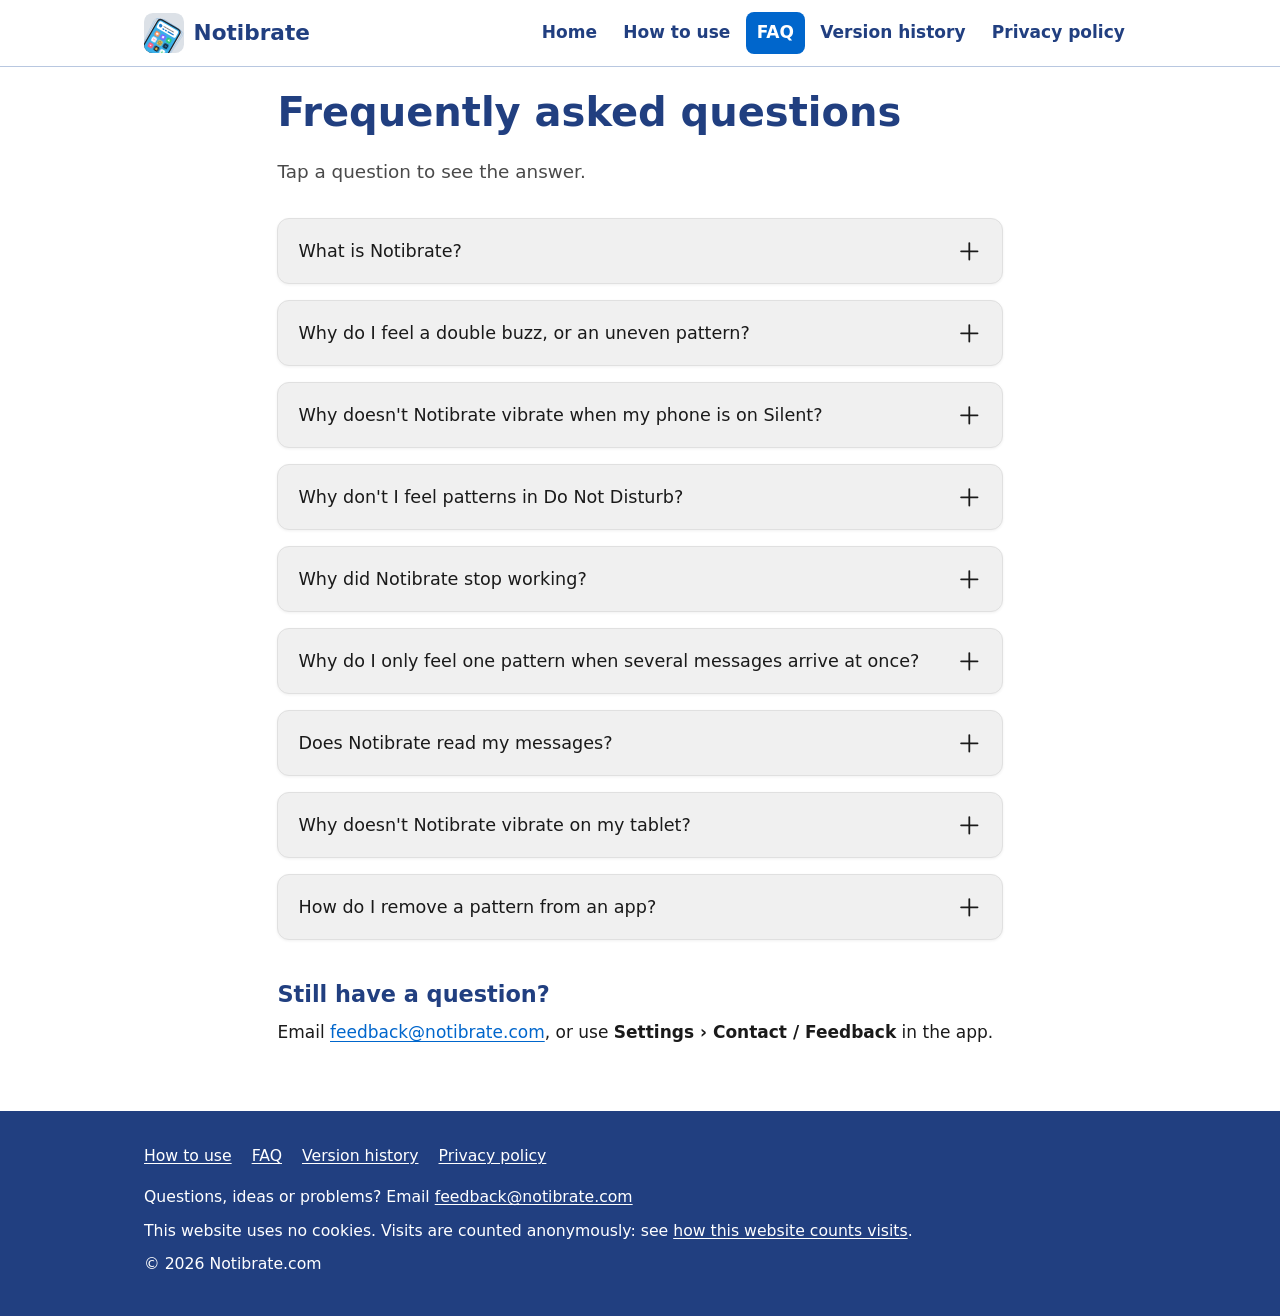
==== commit 4610bdb3: "logo image update to all pages logo image update to all pages" ====
--- a/faq/index.html
+++ b/faq/index.html
@@ -9,7 +9,7 @@
   <meta name="color-scheme" content="light dark">
   <title>FAQ – Notibrate</title>
   <meta name="description" content="Answers to common questions about Notibrate, the Android app that gives each app its own vibration pattern.">
-  <link rel="icon" href="data:,">
+  <link rel="icon" href="/images/logo.svg" type="image/svg+xml">
   <link rel="stylesheet" href="/styles.css">
   <!-- VISIT COUNTER (GoatCounter): counts visits anonymously, with no cookies.
        "notibrate" is the code chosen when signing up at goatcounter.com.
@@ -23,8 +23,8 @@
   <header class="site-header">
     <div class="wrap">
       <a class="brand" href="/">
-        <!-- LOGO PLACEHOLDER: see the note in /index.html -->
-        <span class="logo-placeholder" aria-hidden="true">Logo</span>
+        <!-- LOGO: the picture file is /images/logo.svg -->
+        <img class="logo" src="/images/logo.svg" alt="" width="40" height="40">
         Notibrate
       </a>
       <nav class="site-nav" aria-label="Main">
@@ -56,7 +56,7 @@
       <div class="faq-list">
         <details class="faq-item" id="what-is-notibrate">
           <summary><span>What is Notibrate?</span>
-            <svg class="faq-icon" viewBox="0 0 24 24" aria-hidden="true"><line x1="4" y1="12" x2="20" y2="12"/><line class="faq-icon-v" x1="12" y1="4" x2="12" y2="20"/></svg></summary>
+            <svg class="faq-icon" width="24" height="24" viewBox="0 0 24 24" aria-hidden="true"><line x1="4" y1="12" x2="20" y2="12"/><line class="faq-icon-v" x1="12" y1="4" x2="12" y2="20"/></svg></summary>
           <p>Notibrate gives each app on your phone its own vibration pattern, so you can tell which app
             is notifying you without looking. For example, WhatsApp could be three short buzzes and email
             one long buzz.</p>
@@ -64,7 +64,7 @@
 
         <details class="faq-item" id="double-buzz">
           <summary><span>Why do I feel a double buzz, or an uneven pattern?</span>
-            <svg class="faq-icon" viewBox="0 0 24 24" aria-hidden="true"><line x1="4" y1="12" x2="20" y2="12"/><line class="faq-icon-v" x1="12" y1="4" x2="12" y2="20"/></svg></summary>
+            <svg class="faq-icon" width="24" height="24" viewBox="0 0 24 24" aria-hidden="true"><line x1="4" y1="12" x2="20" y2="12"/><line class="faq-icon-v" x1="12" y1="4" x2="12" y2="20"/></svg></summary>
           <p>The app you chose still has its own vibration switched on, so you feel the app's buzz and
             Notibrate's pattern at the same time. Open the app's notification settings and switch its
             vibration off. Notibrate shows you how when you set up a pattern, and you can open the settings
@@ -77,7 +77,7 @@
 
         <details class="faq-item" id="silent">
           <summary><span>Why doesn't Notibrate vibrate when my phone is on Silent?</span>
-            <svg class="faq-icon" viewBox="0 0 24 24" aria-hidden="true"><line x1="4" y1="12" x2="20" y2="12"/><line class="faq-icon-v" x1="12" y1="4" x2="12" y2="20"/></svg></summary>
+            <svg class="faq-icon" width="24" height="24" viewBox="0 0 24 24" aria-hidden="true"><line x1="4" y1="12" x2="20" y2="12"/><line class="faq-icon-v" x1="12" y1="4" x2="12" y2="20"/></svg></summary>
           <p>Silent means no sounds and no vibrations, so Notibrate stays quiet too. If you'd like to feel
             notifications from certain people or apps while everything else is quiet, use your phone's
             <strong>Do Not Disturb</strong> mode instead and add them as exceptions: Notibrate vibrates for
@@ -86,7 +86,7 @@
 
         <details class="faq-item" id="do-not-disturb">
           <summary><span>Why don't I feel patterns in Do Not Disturb?</span>
-            <svg class="faq-icon" viewBox="0 0 24 24" aria-hidden="true"><line x1="4" y1="12" x2="20" y2="12"/><line class="faq-icon-v" x1="12" y1="4" x2="12" y2="20"/></svg></summary>
+            <svg class="faq-icon" width="24" height="24" viewBox="0 0 24 24" aria-hidden="true"><line x1="4" y1="12" x2="20" y2="12"/><line class="faq-icon-v" x1="12" y1="4" x2="12" y2="20"/></svg></summary>
           <p>Notibrate follows your Do Not Disturb settings: it only vibrates for notifications that Do Not
             Disturb lets through (for example your favourite contacts or the apps you've allowed).</p>
           <p>Some phones go further and block <strong>every</strong> vibration while Do Not Disturb is on,
@@ -96,7 +96,7 @@
 
         <details class="faq-item" id="stopped-working">
           <summary><span>Why did Notibrate stop working?</span>
-            <svg class="faq-icon" viewBox="0 0 24 24" aria-hidden="true"><line x1="4" y1="12" x2="20" y2="12"/><line class="faq-icon-v" x1="12" y1="4" x2="12" y2="20"/></svg></summary>
+            <svg class="faq-icon" width="24" height="24" viewBox="0 0 24 24" aria-hidden="true"><line x1="4" y1="12" x2="20" y2="12"/><line class="faq-icon-v" x1="12" y1="4" x2="12" y2="20"/></svg></summary>
           <p>Usually it's battery saving. To save power, some phones put apps to sleep when they haven't
             been opened for a while, and a sleeping Notibrate can't notice notifications. To fix it:</p>
           <ol>
@@ -113,7 +113,7 @@
 
         <details class="faq-item" id="one-pattern">
           <summary><span>Why do I only feel one pattern when several messages arrive at once?</span>
-            <svg class="faq-icon" viewBox="0 0 24 24" aria-hidden="true"><line x1="4" y1="12" x2="20" y2="12"/><line class="faq-icon-v" x1="12" y1="4" x2="12" y2="20"/></svg></summary>
+            <svg class="faq-icon" width="24" height="24" viewBox="0 0 24 24" aria-hidden="true"><line x1="4" y1="12" x2="20" y2="12"/><line class="faq-icon-v" x1="12" y1="4" x2="12" y2="20"/></svg></summary>
           <p>When several notifications arrive from the same app together, Notibrate plays that app's
             pattern once, so the patterns don't run into each other. If notifications from different apps
             arrive together, Notibrate plays them one after the other, with a short pause in between. With
@@ -123,7 +123,7 @@
 
         <details class="faq-item" id="read-messages">
           <summary><span>Does Notibrate read my messages?</span>
-            <svg class="faq-icon" viewBox="0 0 24 24" aria-hidden="true"><line x1="4" y1="12" x2="20" y2="12"/><line class="faq-icon-v" x1="12" y1="4" x2="12" y2="20"/></svg></summary>
+            <svg class="faq-icon" width="24" height="24" viewBox="0 0 24 24" aria-hidden="true"><line x1="4" y1="12" x2="20" y2="12"/><line class="faq-icon-v" x1="12" y1="4" x2="12" y2="20"/></svg></summary>
           <p>No. Notibrate only sees which app sent a notification. It never reads, stores or shares what a
             notification says. Android shows a standard warning when you give any app notification access;
             that warning is the same for every app and can be safely ignored for Notibrate.</p>
@@ -131,14 +131,14 @@
 
         <details class="faq-item" id="tablet">
           <summary><span>Why doesn't Notibrate vibrate on my tablet?</span>
-            <svg class="faq-icon" viewBox="0 0 24 24" aria-hidden="true"><line x1="4" y1="12" x2="20" y2="12"/><line class="faq-icon-v" x1="12" y1="4" x2="12" y2="20"/></svg></summary>
+            <svg class="faq-icon" width="24" height="24" viewBox="0 0 24 24" aria-hidden="true"><line x1="4" y1="12" x2="20" y2="12"/><line class="faq-icon-v" x1="12" y1="4" x2="12" y2="20"/></svg></summary>
           <p>Notibrate needs a vibration motor, and many tablets don't have one. Notibrate tells you when it
             starts if your device can't vibrate.</p>
         </details>
 
         <details class="faq-item" id="remove-pattern">
           <summary><span>How do I remove a pattern from an app?</span>
-            <svg class="faq-icon" viewBox="0 0 24 24" aria-hidden="true"><line x1="4" y1="12" x2="20" y2="12"/><line class="faq-icon-v" x1="12" y1="4" x2="12" y2="20"/></svg></summary>
+            <svg class="faq-icon" width="24" height="24" viewBox="0 0 24 24" aria-hidden="true"><line x1="4" y1="12" x2="20" y2="12"/><line class="faq-icon-v" x1="12" y1="4" x2="12" y2="20"/></svg></summary>
           <p>On Notibrate's home screen, tap <strong>Reset individual apps</strong>, tick the app and tap the
             tick. Notibrate then reminds you how to switch the app's own vibration (and sound) back on if
             you'd like it back.</p>
--- a/styles.css
+++ b/styles.css
@@ -168,21 +168,13 @@
 }
 .brand:hover { color: var(--heading); }
 
-/* LOGO PLACEHOLDER – remove this block's use once the real logo is ready */
-.logo-placeholder {
-  display: inline-grid;
-  place-items: center;
+/* The app icon next to the "Notibrate" name, with rounded corners like on a phone */
+.logo {
   width: 2.5rem;
   height: 2.5rem;
-  border: 2px dashed var(--placeholder);
-  border-radius: 10px;
-  color: var(--placeholder);
-  font-size: 0.65rem;
-  font-weight: 600;
-  text-transform: uppercase;
-  letter-spacing: 0.04em;
-}
-.logo { width: 2.5rem; height: 2.5rem; }
+  border-radius: 22%;
+  flex-shrink: 0;
+}
 
 .site-nav ul {
   display: flex;
@@ -291,7 +283,15 @@
   text-align: center;
 }
 
-/* SCREENSHOT PLACEHOLDER – a phone-shaped dashed box */
+/* Home page phone picture (square, see-through background) */
+.hero-image {
+  margin: 0 auto;
+  max-width: 26rem;
+  width: 100%;
+}
+.hero-image img { display: block; width: 100%; height: auto; }
+
+/* SCREENSHOT PLACEHOLDER – a phone-shaped dashed box ("square" for the Home picture) */
 .shot-placeholder {
   display: grid;
   place-items: center;
@@ -304,6 +304,7 @@
   text-align: center;
   padding: 1rem;
 }
+.shot-placeholder.square { aspect-ratio: 1; }
 
 /* ---------- Soft blue cards ---------- */
 
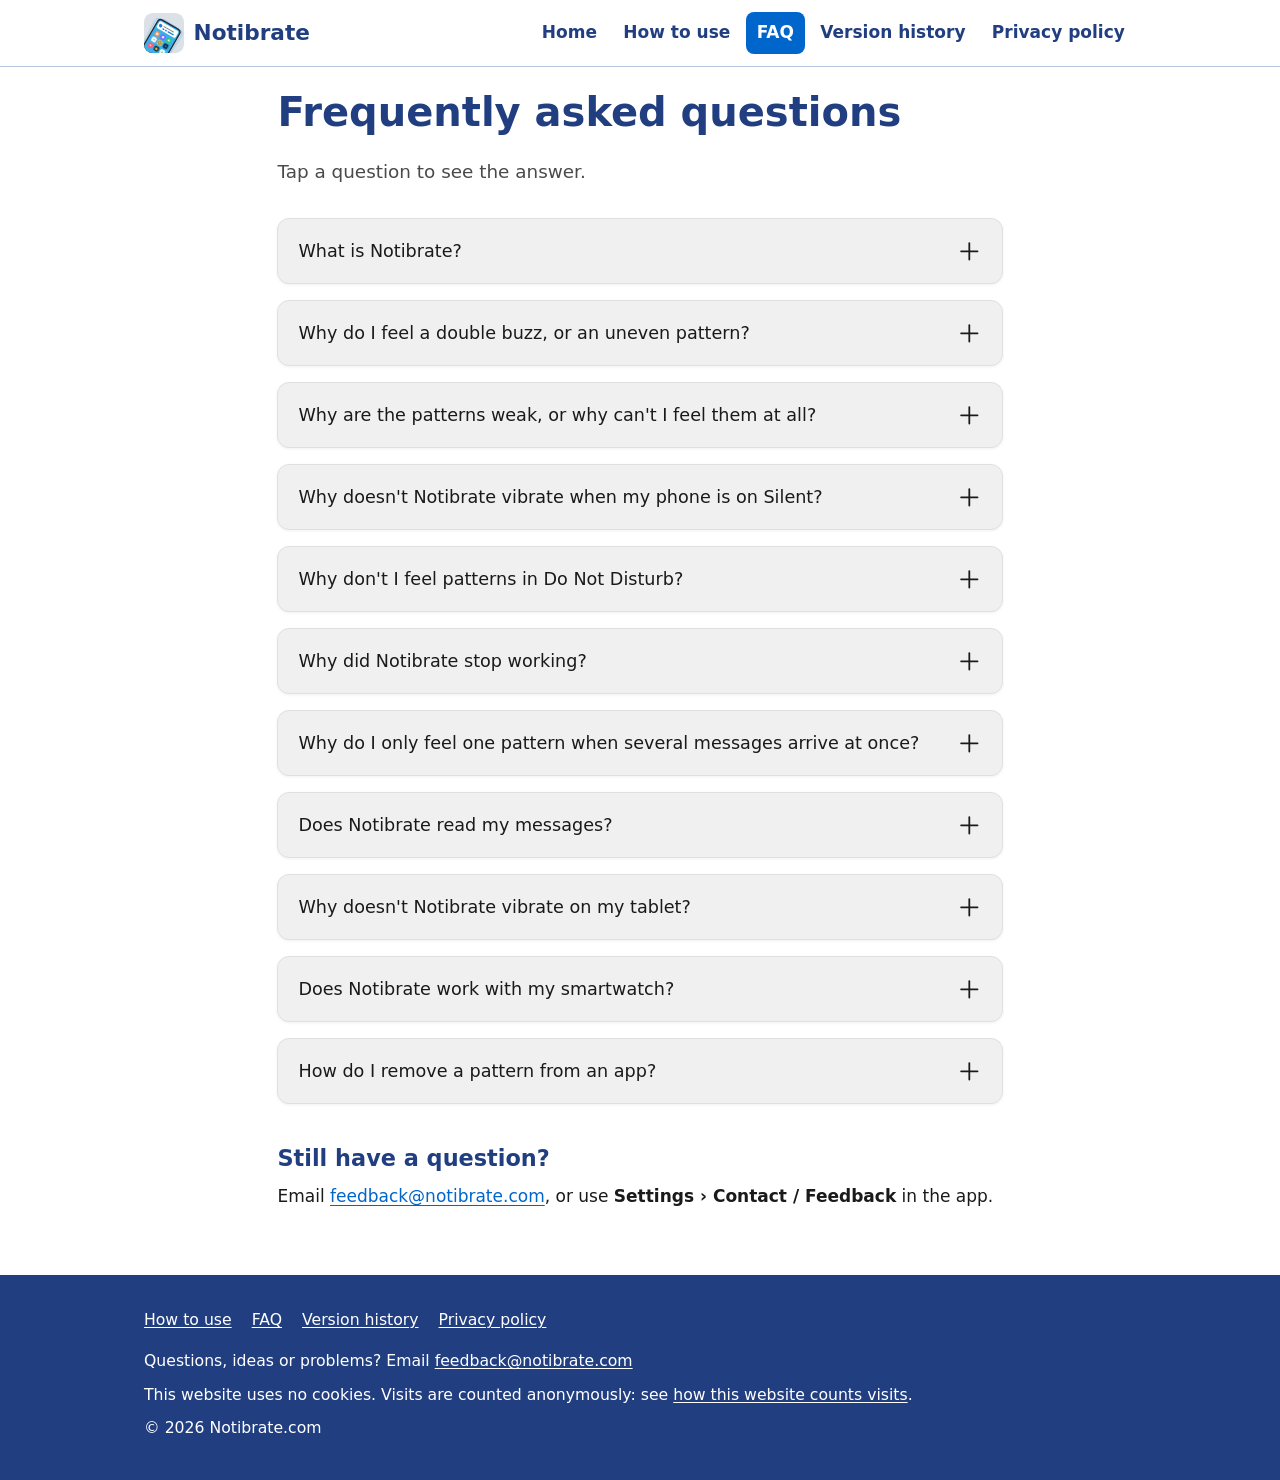
==== commit 5c2f6994: "Update index.html 2 new FAQs added." ====
--- a/faq/index.html
+++ b/faq/index.html
@@ -75,6 +75,17 @@
             switches to Vibrate mode.</p>
         </details>
 
+        <details class="faq-item" id="weak-patterns">
+          <summary><span>Why are the patterns weak, or why can't I feel them at all?</span>
+            <svg class="faq-icon" width="24" height="24" viewBox="0 0 24 24" aria-hidden="true"><line x1="4" y1="12" x2="20" y2="12"/><line class="faq-icon-v" x1="12" y1="4" x2="12" y2="20"/></svg></summary>
+          <p>Notibrate plays its patterns as notification vibrations, so they follow your phone's own
+            notification vibration strength. If that strength is turned down, the patterns feel weaker;
+            if it's turned off, you won't feel them at all.</p>
+          <p>To change it on Samsung phones, go to <strong>Settings › Sounds and vibration › Vibration
+            intensity › Notification</strong>. On other phones it's usually in the <strong>Sound</strong>
+            or <strong>Vibration</strong> settings.</p>
+        </details>
+
         <details class="faq-item" id="silent">
           <summary><span>Why doesn't Notibrate vibrate when my phone is on Silent?</span>
             <svg class="faq-icon" width="24" height="24" viewBox="0 0 24 24" aria-hidden="true"><line x1="4" y1="12" x2="20" y2="12"/><line class="faq-icon-v" x1="12" y1="4" x2="12" y2="20"/></svg></summary>
@@ -124,8 +135,9 @@
         <details class="faq-item" id="read-messages">
           <summary><span>Does Notibrate read my messages?</span>
             <svg class="faq-icon" width="24" height="24" viewBox="0 0 24 24" aria-hidden="true"><line x1="4" y1="12" x2="20" y2="12"/><line class="faq-icon-v" x1="12" y1="4" x2="12" y2="20"/></svg></summary>
-          <p>No. Notibrate only sees which app sent a notification. It never reads, stores or shares what a
-            notification says. Android shows a standard warning when you give any app notification access;
+          <p>No. Notibrate only sees which app sent a notification and a few technical details Android
+            attaches to it, which it uses to decide whether to vibrate. It never reads, stores or shares
+            what a notification says. Android shows a standard warning when you give any app notification access;
             that warning is the same for every app and can be safely ignored for Notibrate.</p>
         </details>
 
@@ -134,6 +146,17 @@
             <svg class="faq-icon" width="24" height="24" viewBox="0 0 24 24" aria-hidden="true"><line x1="4" y1="12" x2="20" y2="12"/><line class="faq-icon-v" x1="12" y1="4" x2="12" y2="20"/></svg></summary>
           <p>Notibrate needs a vibration motor, and many tablets don't have one. Notibrate tells you when it
             starts if your device can't vibrate.</p>
+        </details>
+
+        <details class="faq-item" id="smartwatch">
+          <summary><span>Does Notibrate work with my smartwatch?</span>
+            <svg class="faq-icon" width="24" height="24" viewBox="0 0 24 24" aria-hidden="true"><line x1="4" y1="12" x2="20" y2="12"/><line class="faq-icon-v" x1="12" y1="4" x2="12" y2="20"/></svg></summary>
+          <p>Notibrate plays its patterns on your phone, not on your watch. A watch can't play Notibrate's
+            patterns.</p>
+          <p>When your phone is paired with a watch (for example a Galaxy Watch), some phones send
+            notifications to the watch and stop vibrating themselves. Notibrate still vibrates your phone
+            for the apps you've given a pattern, so to feel them, keep your phone somewhere you can feel it,
+            such as in your pocket.</p>
         </details>
 
         <details class="faq-item" id="remove-pattern">
